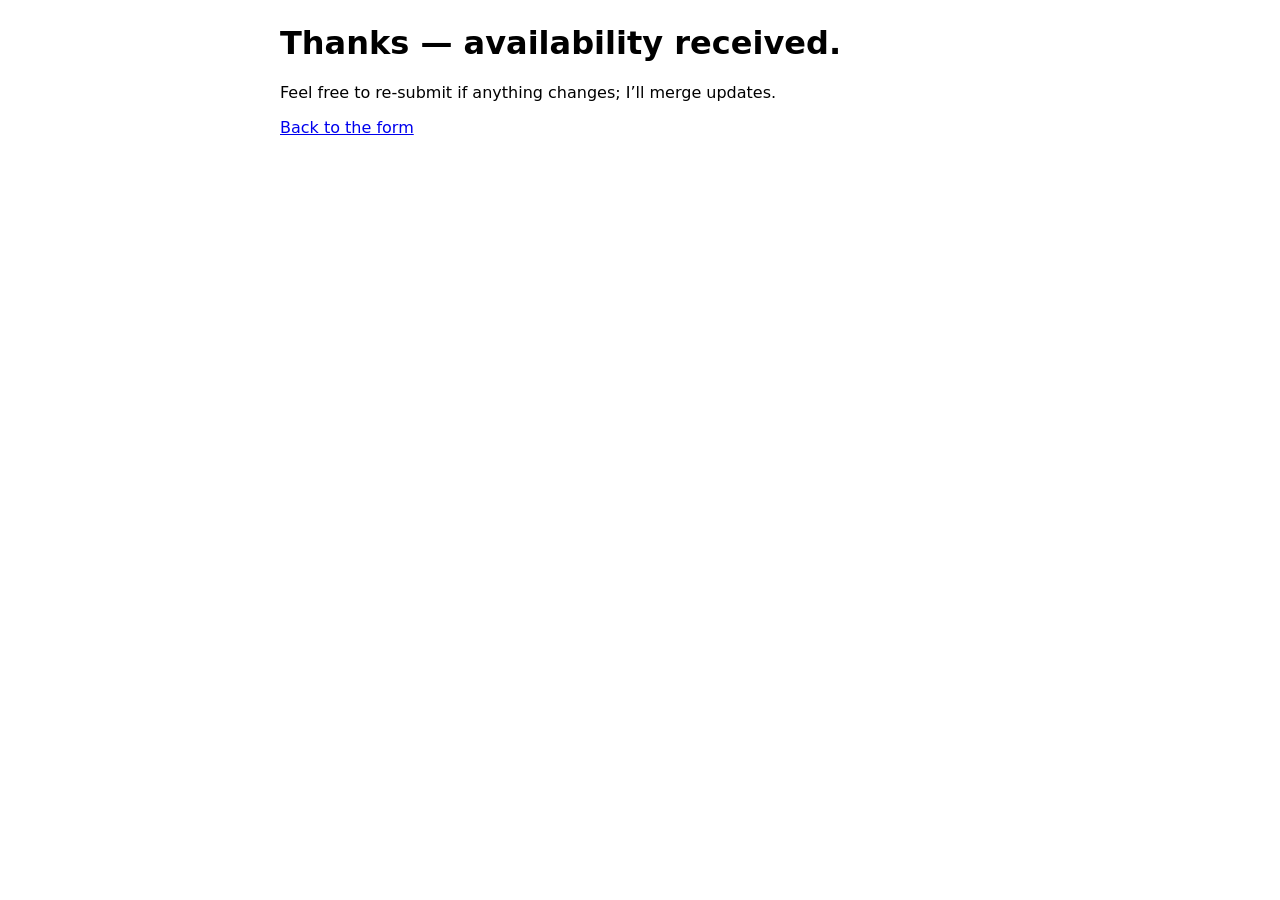
==== thanks.html @ f6778310 "init; add index and thanks pages" ====
<!DOCTYPE html>
<html lang="en">
<head>
  <meta charset="utf-8" />
  <meta name="viewport" content="width=device-width,initial-scale=1" />
  <title>Thanks!</title>
  <style>
    body { font-family: system-ui, -apple-system, Segoe UI, Roboto, Arial, sans-serif; margin: 24px; }
    .wrap { max-width: 720px; margin: 0 auto; }
  </style>
</head>
<body>
  <div class="wrap">
    <h1>Thanks — availability received.</h1>
    <p>Feel free to re-submit if anything changes; I’ll merge updates.</p>
    <p><a href="./">Back to the form</a></p>
  </div>
</body>
</html>
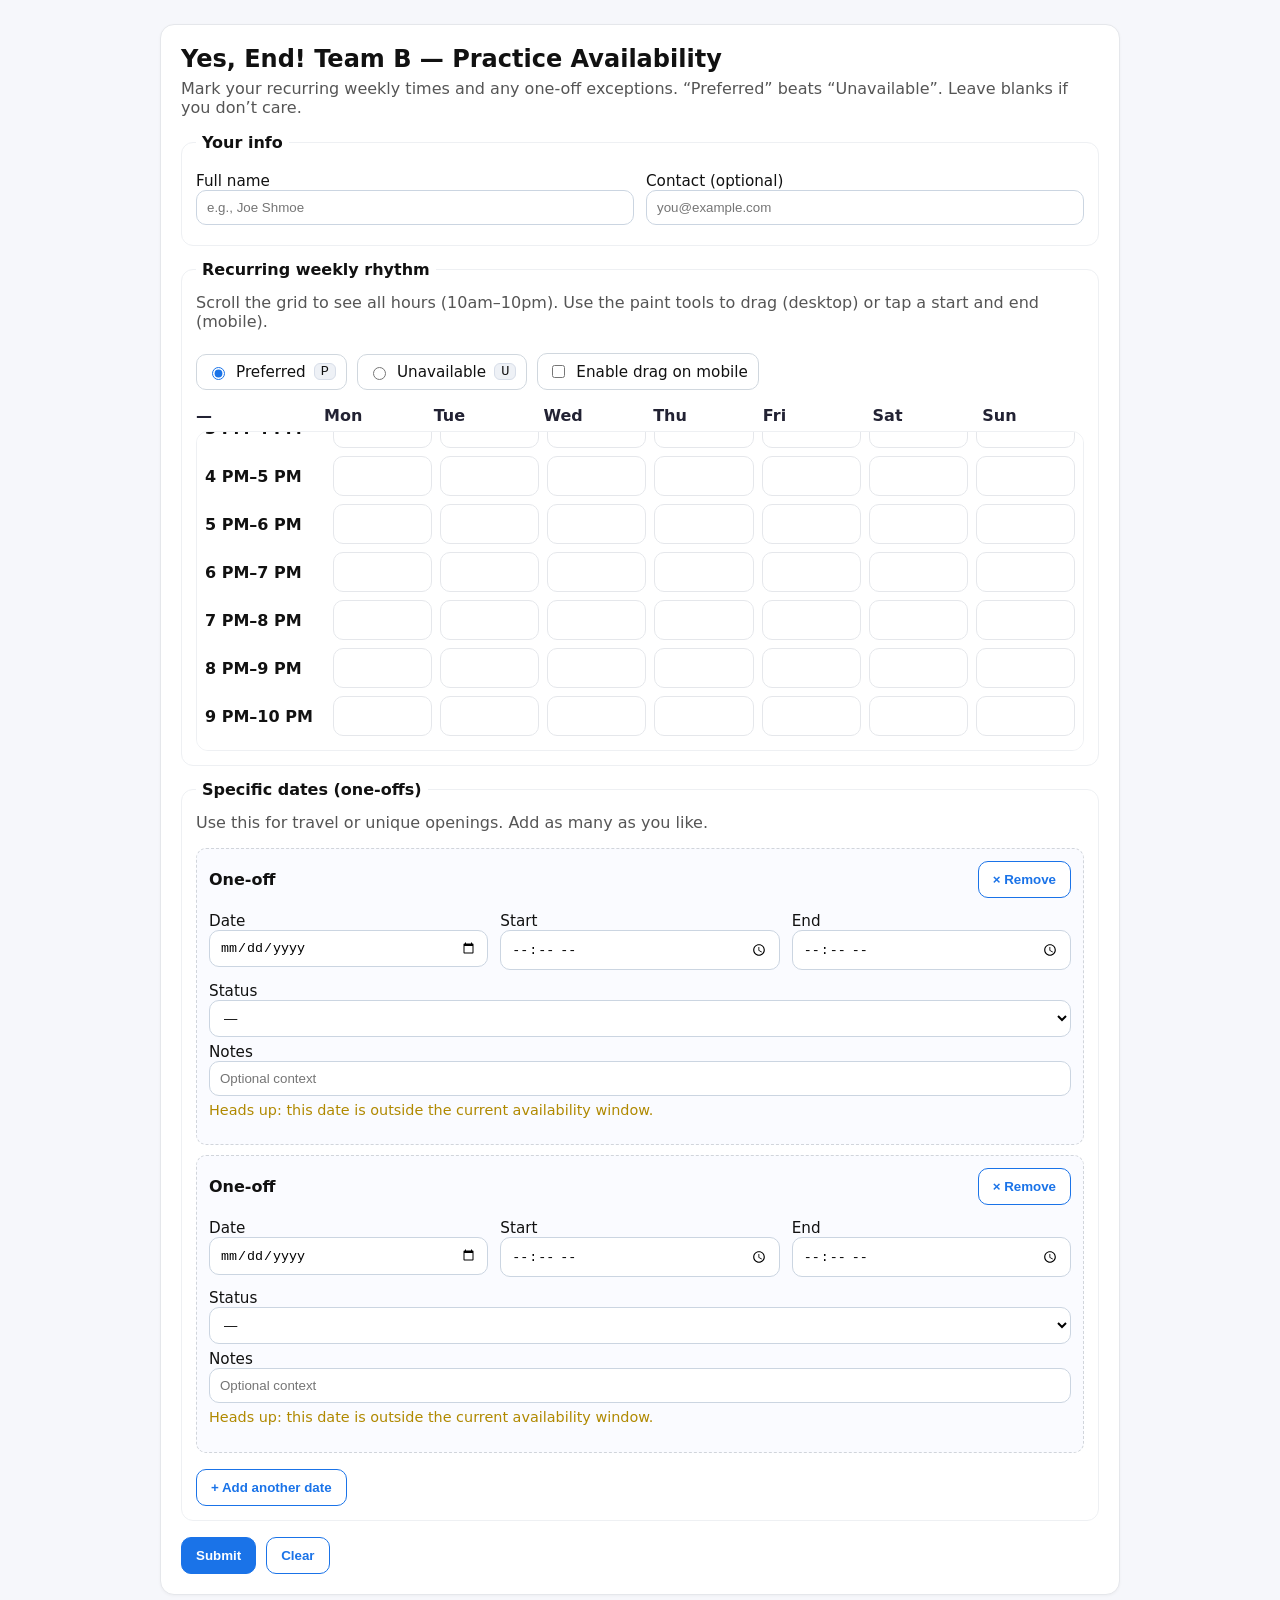
==== commit 019e95bc: "modularization; seperation of script and style" ====
--- a/thanks.html
+++ b/thanks.html
@@ -3,17 +3,111 @@
 <head>
   <meta charset="utf-8" />
   <meta name="viewport" content="width=device-width,initial-scale=1" />
-  <title>Thanks!</title>
-  <style>
-    body { font-family: system-ui, -apple-system, Segoe UI, Roboto, Arial, sans-serif; margin: 24px; }
-    .wrap { max-width: 720px; margin: 0 auto; }
-  </style>
+  <title>Temp Improv — Practice Availability</title>
+  <meta name="description" content="Tell us the times you can practice this month." />
+
+  <link rel="stylesheet" href="css/app.css" />
+
+  <script src="js/config.js"></script>
+  <script src="js/app.js" defer></script>
 </head>
 <body>
   <div class="wrap">
-    <h1>Thanks — availability received.</h1>
-    <p>Feel free to re-submit if anything changes; I’ll merge updates.</p>
-    <p><a href="./">Back to the form</a></p>
+    <div class="card">
+      <h1>Yes, End! Team B — Practice Availability</h1>
+      <p class="muted">Mark your recurring weekly times and any one-off exceptions. “Preferred” beats “Unavailable”. Leave blanks if you don’t care.</p>
+
+      <form id="availability-form" action="https://formspree.io/f/xwpwgbng" method="POST">
+        <input type="text" name="_gotcha" style="display:none" tabindex="-1" autocomplete="off" />
+        <input type="hidden" name="_redirect" value="https://sungodramen.github.io/improv-availability/thanks.html" />
+
+        <div id="sr-status" aria-live="polite" class="visually-hidden"></div>
+        <fieldset>
+          <legend>Your info</legend>
+          <div class="grid2">
+            <label>Full name
+              <input required type="text" name="name" placeholder="e.g., Joe Shmoe" />
+            </label>
+            <label>Contact (optional)
+              <input type="email" name="email" placeholder="you@example.com" />
+            </label>
+          </div>
+        </fieldset>
+
+        <fieldset aria-labelledby="weekly-legend">
+          <legend id="weekly-legend">Recurring weekly rhythm</legend>
+          <p class="muted">Scroll the grid to see all hours (10am–10pm). Use the paint tools to drag (desktop) or tap a start and end (mobile).</p>
+
+          <div class="toolbar" aria-label="Paint options">
+            <label class="tool">
+              <input type="radio" name="paint" value="preferred" checked />
+              Preferred <span class="kbd">P</span>
+            </label>
+            <label class="tool">
+              <input type="radio" name="paint" value="unavailable" />
+              Unavailable <span class="kbd">U</span>
+            </label>
+            <label class="toggle" title="On touch screens, tap start & end cells to fill a vertical range.">
+              <input type="checkbox" id="mobile-drag-toggle" />
+              Enable drag on mobile
+            </label>
+          </div>
+
+          <div class="row header" aria-hidden="true">
+            <div>—</div>
+            <div>Mon</div><div>Tue</div><div>Wed</div><div>Thu</div><div>Fri</div><div>Sat</div><div>Sun</div>
+          </div>
+
+          <div id="weekly-grid" class="scroll-wrap" aria-label="Weekly availability grid (scrollable)"></div>
+        </fieldset>
+
+        <fieldset aria-labelledby="oneoff-legend">
+          <legend id="oneoff-legend">Specific dates (one-offs)</legend>
+          <p class="muted">Use this for travel or unique openings. Add as many as you like.</p>
+
+          <div id="oneoff-list"></div>
+
+          <div class="actions">
+            <button type="button" id="add-oneoff" class="secondary">+ Add another date</button>
+          </div>
+        </fieldset>
+
+        <div class="actions">
+          <button type="submit">Submit</button>
+          <button class="secondary" type="reset">Clear</button>
+        </div>
+      </form>
+
+      <template id="oneoff-template">
+        <div class="oneoff-card" data-oneoff>
+          <div class="oneoff-head">
+            <strong>One-off</strong>
+            <button type="button" class="secondary" data-remove>&times; Remove</button>
+          </div>
+
+          <div class="grid3">
+            <label>Date <input type="date" name="oneoff[__i__][date]" /></label>
+            <label>Start <input type="time" name="oneoff[__i__][start]" /></label>
+            <label>End   <input type="time" name="oneoff[__i__][end]" /></label>
+          </div>
+
+          <label>Status
+            <select name="oneoff[__i__][status]">
+              <option value="">—</option>
+              <option>Preferred</option>
+              <option>Unavailable</option>
+            </select>
+          </label>
+
+          <label>Notes
+            <input type="text" name="oneoff[__i__][notes]" placeholder="Optional context" />
+          </label>
+
+          <p class="oneoff-warn" data-warn style="display:none;">Heads up: this date is outside the current availability window.</p>
+        </div>
+      </template>
+
+    </div>
   </div>
 </body>
 </html>
--- a/css/app.css
+++ b/css/app.css
@@ -0,0 +1,113 @@
+:root {
+  --b:#111; --m:#555; --g:#e9eef5; --card:#fff; --p:#1a73e8;
+  --ok:#198754; --no:#c0392b; --pending:#fff4cc; --pending-border:#f2d680; --warn:#b08900;
+}
+
+* { box-sizing: border-box; }
+
+body {
+  font-family: system-ui, -apple-system, Segoe UI, Roboto, Arial, sans-serif;
+  background:#f6f7fb; margin:0; padding:24px; color:var(--b);
+}
+
+.wrap { max-width: 960px; margin: 0 auto; }
+
+.card {
+  background:var(--card); border:1px solid #e5e7eb; border-radius:14px;
+  padding:20px; box-shadow:0 1px 3px rgba(0,0,0,.04);
+}
+
+h1 { margin:0 0 6px; font-size:1.5rem; }
+p.muted { color:var(--m); margin:0 0 16px; }
+
+fieldset { border:1px solid #eef0f3; border-radius:12px; padding:14px; margin:14px 0; }
+legend { font-weight:600; padding:0 6px; }
+
+label { display:block; font-size:.95rem; margin:6px 0; }
+
+input[type="text"], input[type="email"], input[type="time"], input[type="date"], select, textarea {
+  width:100%; padding:9px 10px; border:1px solid #cbd5e1; border-radius:10px; background:#fff;
+}
+
+.grid2 { display:grid; grid-template-columns: 1fr 1fr; gap:12px; }
+
+.grid3 { display:grid; grid-template-columns: 1fr 1fr 1fr; gap:12px; }
+
+.row {
+  display:grid; grid-template-columns: 120px repeat(7, 1fr);
+  gap:8px; align-items:center; margin:8px 0;
+}
+
+.row > div:first-child { font-weight:600; }
+
+.row.header {
+  font-weight:600; color:#223; margin-bottom:6px;
+  position:sticky; top:0; background:#fff; z-index:1; padding-top:2px;
+}
+
+.scroll-wrap {
+  max-height: 320px; overflow-y: auto; padding-right: 6px; scroll-behavior: smooth;
+  border: 1px solid #eef0f3; border-radius: 12px; padding: 6px 8px; background: #fff;
+  -webkit-overflow-scrolling: touch;
+}
+
+.cell {
+  display:flex; align-items:center; justify-content:center;
+  border:1px solid #e5e7eb; border-radius:10px; min-height:40px;
+  background:#fff; cursor:pointer; user-select:none; outline: none; touch-action: manipulation;
+  transition: background-color .12s ease, border-color .12s ease, color .12s ease;
+  text-align:center; line-height:1.1; padding:4px 6px;
+}
+
+.cell:focus { box-shadow:0 0 0 2px #cde1ff; }
+
+.cell.preferred   { background:#e8f6ee; border-color:#cfe9da; color:#0f5132; }
+
+.cell.unavailable { background:#fdecea; border-color:#f5c2c0; color:#842029; }
+
+.cell.pending     { background:var(--pending); border-color:var(--pending-border); color:#6a5a00; }
+
+
+.actions { display:flex; gap:10px; margin-top:16px; flex-wrap:wrap; }
+
+button {
+  padding:10px 14px; border-radius:10px; border:1px solid var(--p);
+  background:var(--p); color:#fff; font-weight:600; cursor:pointer;
+}
+
+button.secondary { background:#fff; color:#1a73e8; }
+.hr { height:1px; background:#e5e7eb; margin:16px 0; }
+
+.oneoff-card {
+  border:1px dashed #d1d5db; border-radius:10px; padding:12px; margin:10px 0; background:#fafbff;
+}
+
+.oneoff-head { display:flex; justify-content:space-between; align-items:center; margin-bottom:8px; }
+
+.oneoff-warn { color:var(--warn); font-size:.9rem; margin-top:6px; }
+
+
+
+.toolbar { display:flex; gap:10px; align-items:center; margin:8px 0 8px; flex-wrap:wrap; }
+
+.tool, .toggle {
+  display:inline-flex; align-items:center; gap:8px; padding:8px 10px;
+  border:1px solid #d0d7de; border-radius:10px; background:#fff;
+}
+
+.tool input { accent-color:#1a73e8; }
+
+.kbd {
+  font-family: ui-monospace, Menlo, Consolas, monospace;
+  background:#eef1f6; border:1px solid #d8dee9; padding:0 6px; border-radius:6px; font-size:.85rem;
+}
+
+@media (max-width: 640px) {
+  .cell { min-height:48px; }
+}
+
+/* Screen-reader live region helper */
+.visually-hidden {
+  position:absolute!important; width:1px;height:1px; padding:0;margin:0;overflow:hidden;
+  clip:rect(0,0,0,0); white-space:nowrap; border:0;
+}
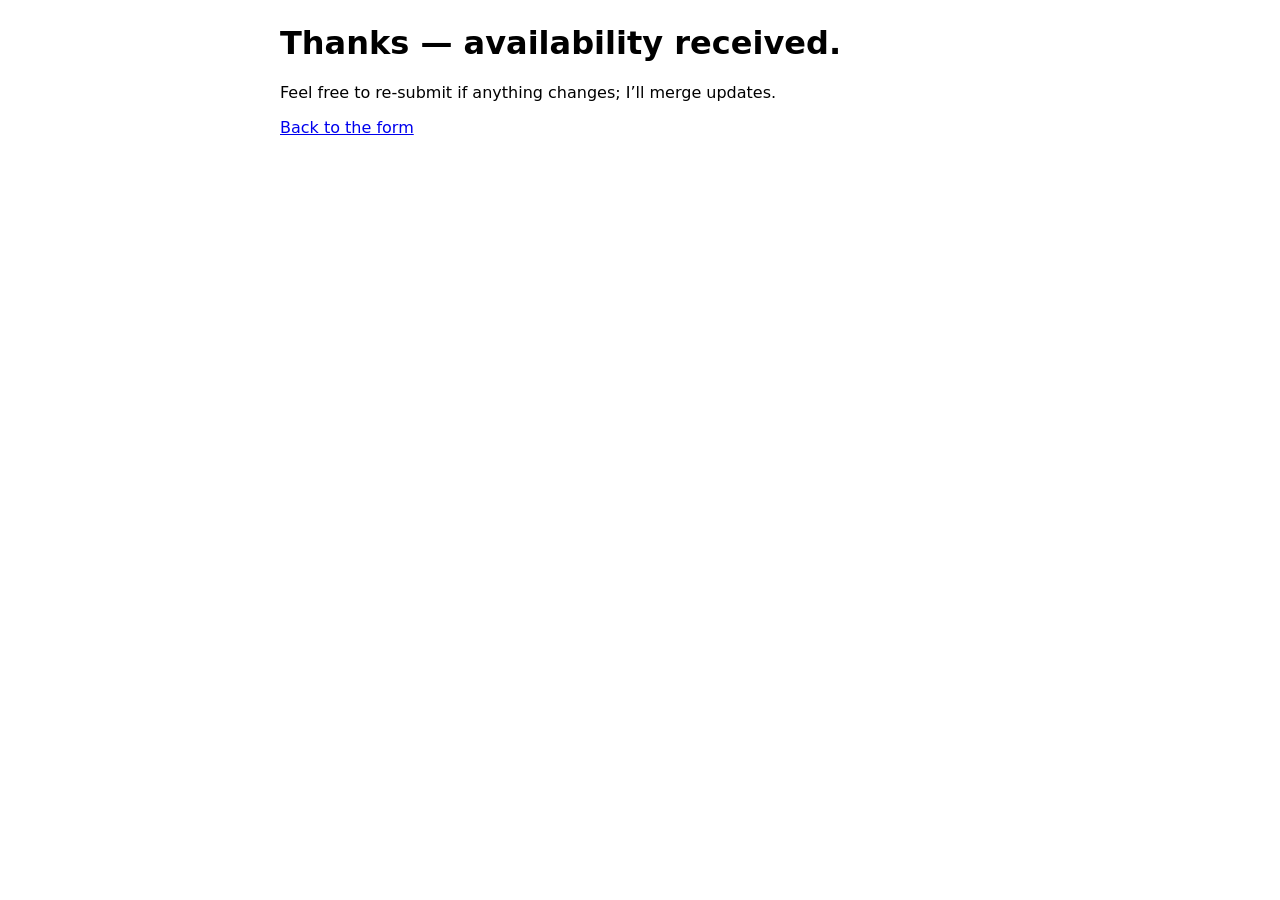
==== commit 09962f84: "encrypt metadata" ====
--- a/thanks.html
+++ b/thanks.html
@@ -3,111 +3,17 @@
 <head>
   <meta charset="utf-8" />
   <meta name="viewport" content="width=device-width,initial-scale=1" />
-  <title>Temp Improv — Practice Availability</title>
-  <meta name="description" content="Tell us the times you can practice this month." />
-
-  <link rel="stylesheet" href="css/app.css" />
-
-  <script src="js/config.js"></script>
-  <script src="js/app.js" defer></script>
+  <title>Thanks!</title>
+  <style>
+    body { font-family: system-ui, -apple-system, Segoe UI, Roboto, Arial, sans-serif; margin: 24px; }
+    .wrap { max-width: 720px; margin: 0 auto; }
+  </style>
 </head>
 <body>
   <div class="wrap">
-    <div class="card">
-      <h1>Yes, End! Team B — Practice Availability</h1>
-      <p class="muted">Mark your recurring weekly times and any one-off exceptions. “Preferred” beats “Unavailable”. Leave blanks if you don’t care.</p>
-
-      <form id="availability-form" action="https://formspree.io/f/xwpwgbng" method="POST">
-        <input type="text" name="_gotcha" style="display:none" tabindex="-1" autocomplete="off" />
-        <input type="hidden" name="_redirect" value="https://sungodramen.github.io/improv-availability/thanks.html" />
-
-        <div id="sr-status" aria-live="polite" class="visually-hidden"></div>
-        <fieldset>
-          <legend>Your info</legend>
-          <div class="grid2">
-            <label>Full name
-              <input required type="text" name="name" placeholder="e.g., Joe Shmoe" />
-            </label>
-            <label>Contact (optional)
-              <input type="email" name="email" placeholder="you@example.com" />
-            </label>
-          </div>
-        </fieldset>
-
-        <fieldset aria-labelledby="weekly-legend">
-          <legend id="weekly-legend">Recurring weekly rhythm</legend>
-          <p class="muted">Scroll the grid to see all hours (10am–10pm). Use the paint tools to drag (desktop) or tap a start and end (mobile).</p>
-
-          <div class="toolbar" aria-label="Paint options">
-            <label class="tool">
-              <input type="radio" name="paint" value="preferred" checked />
-              Preferred <span class="kbd">P</span>
-            </label>
-            <label class="tool">
-              <input type="radio" name="paint" value="unavailable" />
-              Unavailable <span class="kbd">U</span>
-            </label>
-            <label class="toggle" title="On touch screens, tap start & end cells to fill a vertical range.">
-              <input type="checkbox" id="mobile-drag-toggle" />
-              Enable drag on mobile
-            </label>
-          </div>
-
-          <div class="row header" aria-hidden="true">
-            <div>—</div>
-            <div>Mon</div><div>Tue</div><div>Wed</div><div>Thu</div><div>Fri</div><div>Sat</div><div>Sun</div>
-          </div>
-
-          <div id="weekly-grid" class="scroll-wrap" aria-label="Weekly availability grid (scrollable)"></div>
-        </fieldset>
-
-        <fieldset aria-labelledby="oneoff-legend">
-          <legend id="oneoff-legend">Specific dates (one-offs)</legend>
-          <p class="muted">Use this for travel or unique openings. Add as many as you like.</p>
-
-          <div id="oneoff-list"></div>
-
-          <div class="actions">
-            <button type="button" id="add-oneoff" class="secondary">+ Add another date</button>
-          </div>
-        </fieldset>
-
-        <div class="actions">
-          <button type="submit">Submit</button>
-          <button class="secondary" type="reset">Clear</button>
-        </div>
-      </form>
-
-      <template id="oneoff-template">
-        <div class="oneoff-card" data-oneoff>
-          <div class="oneoff-head">
-            <strong>One-off</strong>
-            <button type="button" class="secondary" data-remove>&times; Remove</button>
-          </div>
-
-          <div class="grid3">
-            <label>Date <input type="date" name="oneoff[__i__][date]" /></label>
-            <label>Start <input type="time" name="oneoff[__i__][start]" /></label>
-            <label>End   <input type="time" name="oneoff[__i__][end]" /></label>
-          </div>
-
-          <label>Status
-            <select name="oneoff[__i__][status]">
-              <option value="">—</option>
-              <option>Preferred</option>
-              <option>Unavailable</option>
-            </select>
-          </label>
-
-          <label>Notes
-            <input type="text" name="oneoff[__i__][notes]" placeholder="Optional context" />
-          </label>
-
-          <p class="oneoff-warn" data-warn style="display:none;">Heads up: this date is outside the current availability window.</p>
-        </div>
-      </template>
-
-    </div>
+    <h1>Thanks — availability received.</h1>
+    <p>Feel free to re-submit if anything changes; I’ll merge updates.</p>
+    <p><a href="./">Back to the form</a></p>
   </div>
 </body>
 </html>
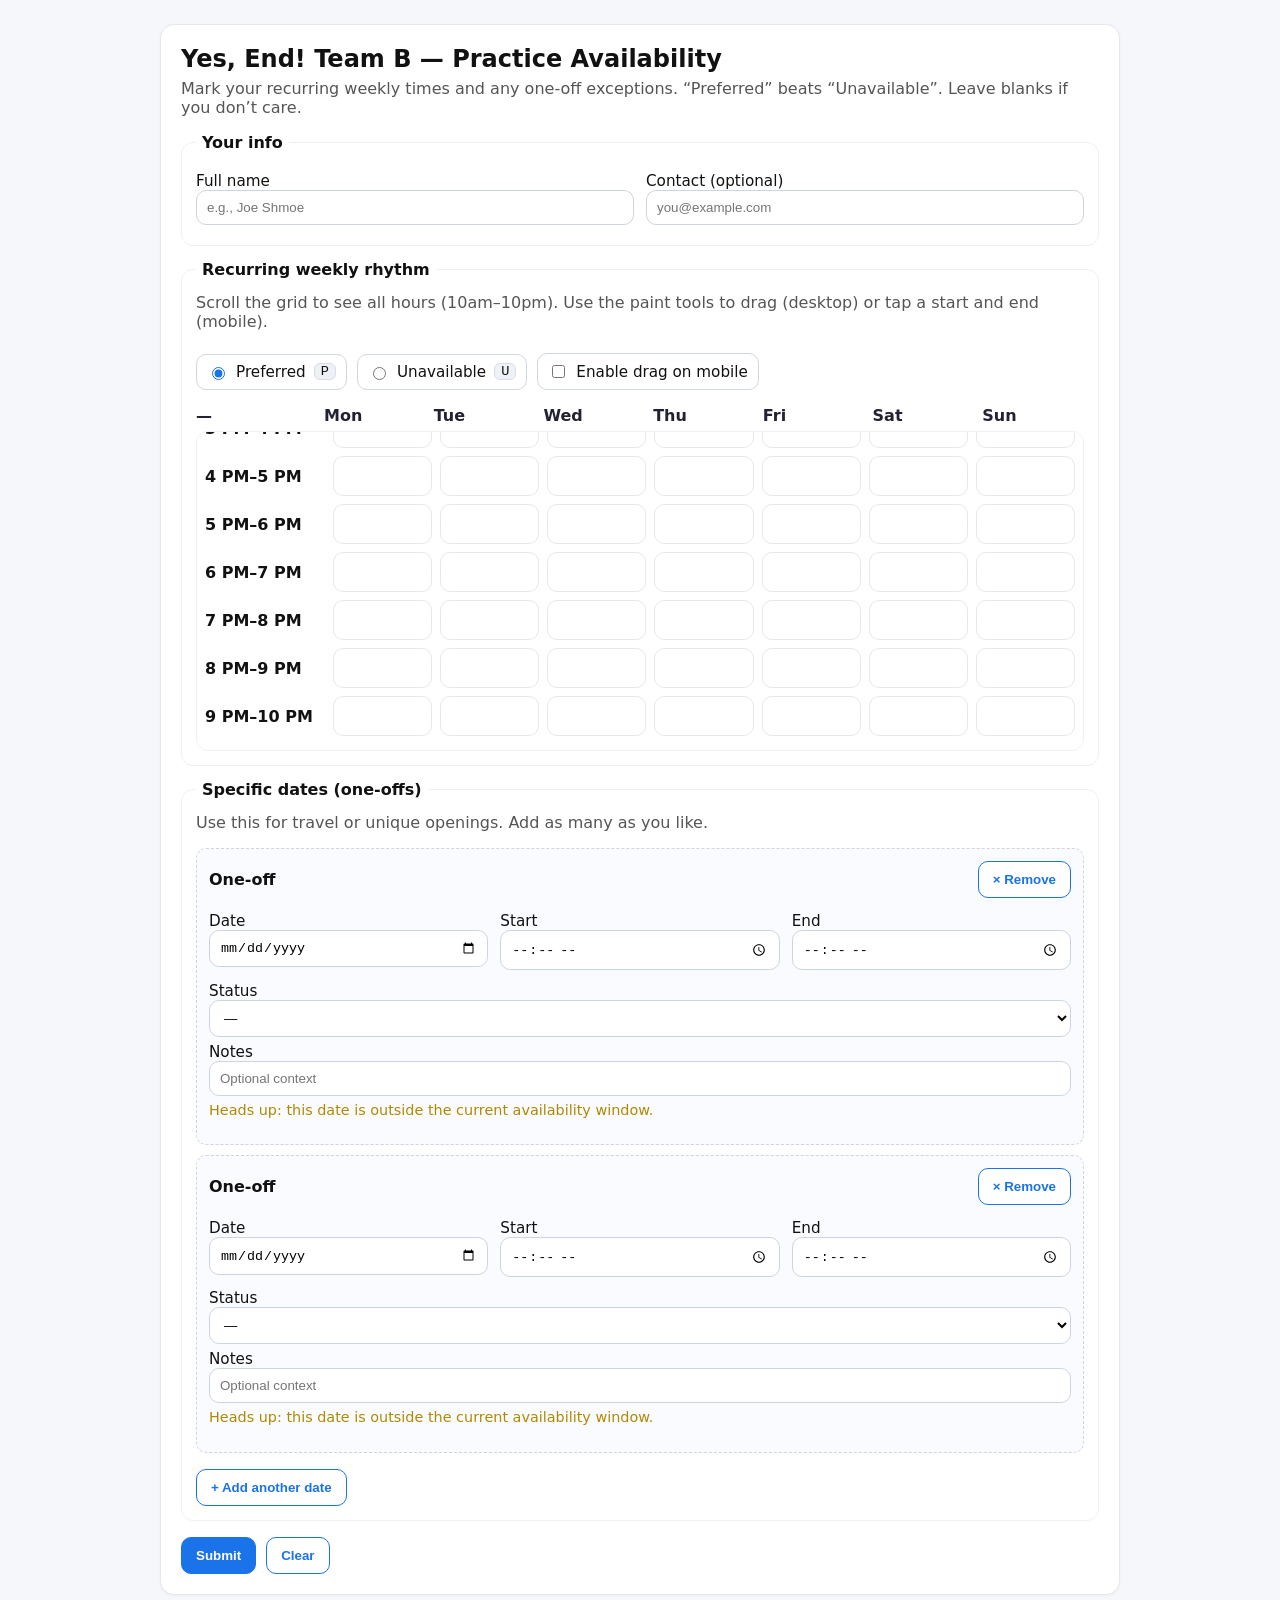
==== commit d9241aa0: "Refactor mobile: simple tap, horizontal scroll grid, responsive layout" ====
--- a/thanks.html
+++ b/thanks.html
@@ -1,19 +1,113 @@
-<!DOCTYPE html>
-<html lang="en">
-<head>
-  <meta charset="utf-8" />
-  <meta name="viewport" content="width=device-width,initial-scale=1" />
-  <title>Thanks!</title>
-  <style>
-    body { font-family: system-ui, -apple-system, Segoe UI, Roboto, Arial, sans-serif; margin: 24px; }
-    .wrap { max-width: 720px; margin: 0 auto; }
-  </style>
-</head>
-<body>
-  <div class="wrap">
-    <h1>Thanks — availability received.</h1>
-    <p>Feel free to re-submit if anything changes; I’ll merge updates.</p>
-    <p><a href="./">Back to the form</a></p>
-  </div>
-</body>
-</html>
+<!DOCTYPE html>
+<html lang="en">
+<head>
+  <meta charset="utf-8" />
+  <meta name="viewport" content="width=device-width,initial-scale=1" />
+  <title>Temp Improv — Practice Availability</title>
+  <meta name="description" content="Tell us the times you can practice this month." />
+
+  <link rel="stylesheet" href="css/app.css" />
+
+  <script src="js/config.js"></script>
+  <script src="js/app.js" defer></script>
+</head>
+<body>
+  <div class="wrap">
+    <div class="card">
+      <h1>Yes, End! Team B — Practice Availability</h1>
+      <p class="muted">Mark your recurring weekly times and any one-off exceptions. “Preferred” beats “Unavailable”. Leave blanks if you don’t care.</p>
+
+      <form id="availability-form" action="https://formspree.io/f/xwpwgbng" method="POST">
+        <input type="text" name="_gotcha" style="display:none" tabindex="-1" autocomplete="off" />
+        <input type="hidden" name="_redirect" value="https://sungodramen.github.io/improv-availability/thanks.html" />
+
+        <div id="sr-status" aria-live="polite" class="visually-hidden"></div>
+        <fieldset>
+          <legend>Your info</legend>
+          <div class="grid2">
+            <label>Full name
+              <input required type="text" name="name" placeholder="e.g., Joe Shmoe" />
+            </label>
+            <label>Contact (optional)
+              <input type="email" name="email" placeholder="you@example.com" />
+            </label>
+          </div>
+        </fieldset>
+
+        <fieldset aria-labelledby="weekly-legend">
+          <legend id="weekly-legend">Recurring weekly rhythm</legend>
+          <p class="muted">Scroll the grid to see all hours (10am–10pm). Use the paint tools to drag (desktop) or tap a start and end (mobile).</p>
+
+          <div class="toolbar" aria-label="Paint options">
+            <label class="tool">
+              <input type="radio" name="paint" value="preferred" checked />
+              Preferred <span class="kbd">P</span>
+            </label>
+            <label class="tool">
+              <input type="radio" name="paint" value="unavailable" />
+              Unavailable <span class="kbd">U</span>
+            </label>
+            <label class="toggle" title="On touch screens, tap start & end cells to fill a vertical range.">
+              <input type="checkbox" id="mobile-drag-toggle" />
+              Enable drag on mobile
+            </label>
+          </div>
+
+          <div class="row header" aria-hidden="true">
+            <div>—</div>
+            <div>Mon</div><div>Tue</div><div>Wed</div><div>Thu</div><div>Fri</div><div>Sat</div><div>Sun</div>
+          </div>
+
+          <div id="weekly-grid" class="scroll-wrap" aria-label="Weekly availability grid (scrollable)"></div>
+        </fieldset>
+
+        <fieldset aria-labelledby="oneoff-legend">
+          <legend id="oneoff-legend">Specific dates (one-offs)</legend>
+          <p class="muted">Use this for travel or unique openings. Add as many as you like.</p>
+
+          <div id="oneoff-list"></div>
+
+          <div class="actions">
+            <button type="button" id="add-oneoff" class="secondary">+ Add another date</button>
+          </div>
+        </fieldset>
+
+        <div class="actions">
+          <button type="submit">Submit</button>
+          <button class="secondary" type="reset">Clear</button>
+        </div>
+      </form>
+
+      <template id="oneoff-template">
+        <div class="oneoff-card" data-oneoff>
+          <div class="oneoff-head">
+            <strong>One-off</strong>
+            <button type="button" class="secondary" data-remove>&times; Remove</button>
+          </div>
+
+          <div class="grid3">
+            <label>Date <input type="date" name="oneoff[__i__][date]" /></label>
+            <label>Start <input type="time" name="oneoff[__i__][start]" /></label>
+            <label>End   <input type="time" name="oneoff[__i__][end]" /></label>
+          </div>
+
+          <label>Status
+            <select name="oneoff[__i__][status]">
+              <option value="">—</option>
+              <option>Preferred</option>
+              <option>Unavailable</option>
+            </select>
+          </label>
+
+          <label>Notes
+            <input type="text" name="oneoff[__i__][notes]" placeholder="Optional context" />
+          </label>
+
+          <p class="oneoff-warn" data-warn style="display:none;">Heads up: this date is outside the current availability window.</p>
+        </div>
+      </template>
+
+    </div>
+  </div>
+</body>
+</html>
--- a/css/app.css
+++ b/css/app.css
@@ -0,0 +1,113 @@
+:root {
+  --b:#111; --m:#555; --g:#e9eef5; --card:#fff; --p:#1a73e8;
+  --ok:#198754; --no:#c0392b; --pending:#fff4cc; --pending-border:#f2d680; --warn:#b08900;
+}
+
+* { box-sizing: border-box; }
+
+body {
+  font-family: system-ui, -apple-system, Segoe UI, Roboto, Arial, sans-serif;
+  background:#f6f7fb; margin:0; padding:24px; color:var(--b);
+}
+
+.wrap { max-width: 960px; margin: 0 auto; }
+
+.card {
+  background:var(--card); border:1px solid #e5e7eb; border-radius:14px;
+  padding:20px; box-shadow:0 1px 3px rgba(0,0,0,.04);
+}
+
+h1 { margin:0 0 6px; font-size:1.5rem; }
+p.muted { color:var(--m); margin:0 0 16px; }
+
+fieldset { border:1px solid #eef0f3; border-radius:12px; padding:14px; margin:14px 0; }
+legend { font-weight:600; padding:0 6px; }
+
+label { display:block; font-size:.95rem; margin:6px 0; }
+
+input[type="text"], input[type="email"], input[type="time"], input[type="date"], select, textarea {
+  width:100%; padding:9px 10px; border:1px solid #cbd5e1; border-radius:10px; background:#fff;
+}
+
+.grid2 { display:grid; grid-template-columns: 1fr 1fr; gap:12px; }
+
+.grid3 { display:grid; grid-template-columns: 1fr 1fr 1fr; gap:12px; }
+
+.row {
+  display:grid; grid-template-columns: 120px repeat(7, 1fr);
+  gap:8px; align-items:center; margin:8px 0;
+}
+
+.row > div:first-child { font-weight:600; }
+
+.row.header {
+  font-weight:600; color:#223; margin-bottom:6px;
+  position:sticky; top:0; background:#fff; z-index:1; padding-top:2px;
+}
+
+.scroll-wrap {
+  max-height: 320px; overflow-y: auto; padding-right: 6px; scroll-behavior: smooth;
+  border: 1px solid #eef0f3; border-radius: 12px; padding: 6px 8px; background: #fff;
+  -webkit-overflow-scrolling: touch;
+}
+
+.cell {
+  display:flex; align-items:center; justify-content:center;
+  border:1px solid #e5e7eb; border-radius:10px; min-height:40px;
+  background:#fff; cursor:pointer; user-select:none; outline: none; touch-action: manipulation;
+  transition: background-color .12s ease, border-color .12s ease, color .12s ease;
+  text-align:center; line-height:1.1; padding:4px 6px;
+}
+
+.cell:focus { box-shadow:0 0 0 2px #cde1ff; }
+
+.cell.preferred   { background:#e8f6ee; border-color:#cfe9da; color:#0f5132; }
+
+.cell.unavailable { background:#fdecea; border-color:#f5c2c0; color:#842029; }
+
+.cell.pending     { background:var(--pending); border-color:var(--pending-border); color:#6a5a00; }
+
+
+.actions { display:flex; gap:10px; margin-top:16px; flex-wrap:wrap; }
+
+button {
+  padding:10px 14px; border-radius:10px; border:1px solid var(--p);
+  background:var(--p); color:#fff; font-weight:600; cursor:pointer;
+}
+
+button.secondary { background:#fff; color:#1a73e8; }
+.hr { height:1px; background:#e5e7eb; margin:16px 0; }
+
+.oneoff-card {
+  border:1px dashed #d1d5db; border-radius:10px; padding:12px; margin:10px 0; background:#fafbff;
+}
+
+.oneoff-head { display:flex; justify-content:space-between; align-items:center; margin-bottom:8px; }
+
+.oneoff-warn { color:var(--warn); font-size:.9rem; margin-top:6px; }
+
+
+
+.toolbar { display:flex; gap:10px; align-items:center; margin:8px 0 8px; flex-wrap:wrap; }
+
+.tool, .toggle {
+  display:inline-flex; align-items:center; gap:8px; padding:8px 10px;
+  border:1px solid #d0d7de; border-radius:10px; background:#fff;
+}
+
+.tool input { accent-color:#1a73e8; }
+
+.kbd {
+  font-family: ui-monospace, Menlo, Consolas, monospace;
+  background:#eef1f6; border:1px solid #d8dee9; padding:0 6px; border-radius:6px; font-size:.85rem;
+}
+
+@media (max-width: 640px) {
+  .cell { min-height:48px; }
+}
+
+/* Screen-reader live region helper */
+.visually-hidden {
+  position:absolute!important; width:1px;height:1px; padding:0;margin:0;overflow:hidden;
+  clip:rect(0,0,0,0); white-space:nowrap; border:0;
+}
